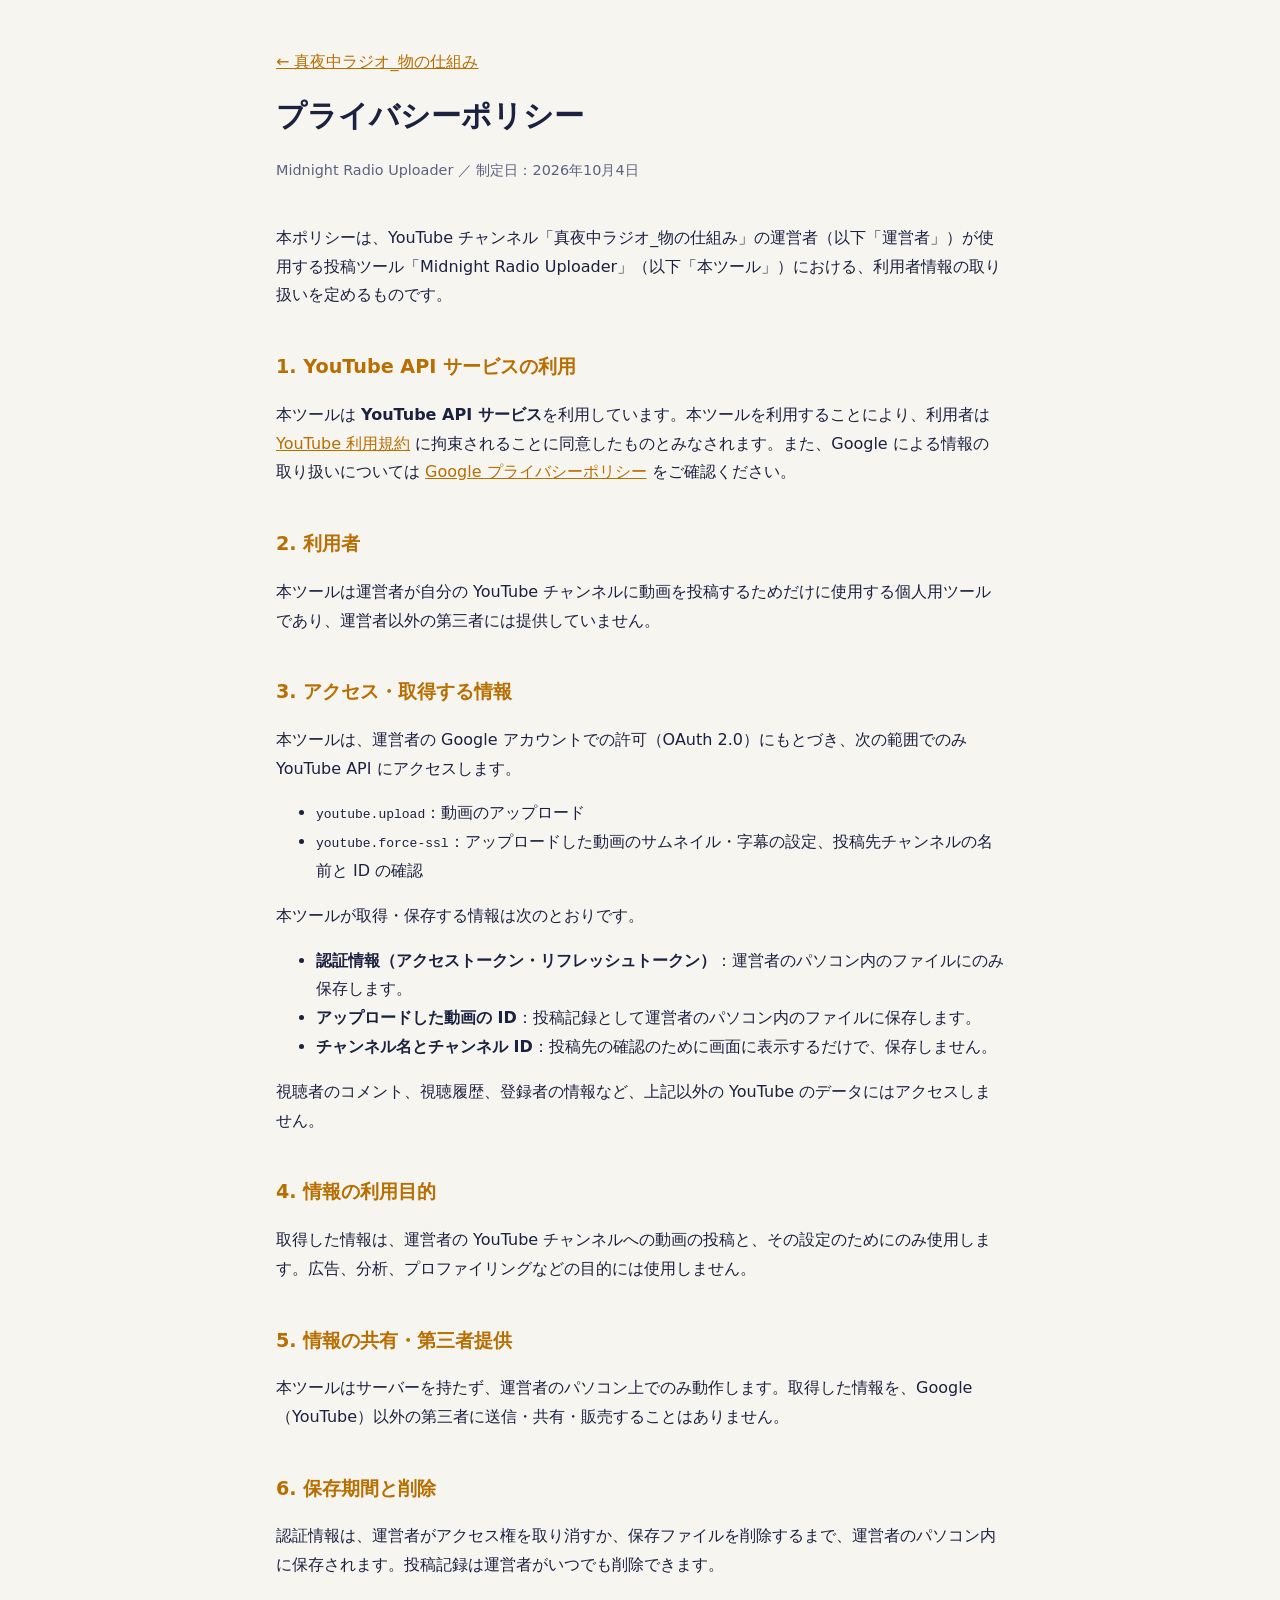
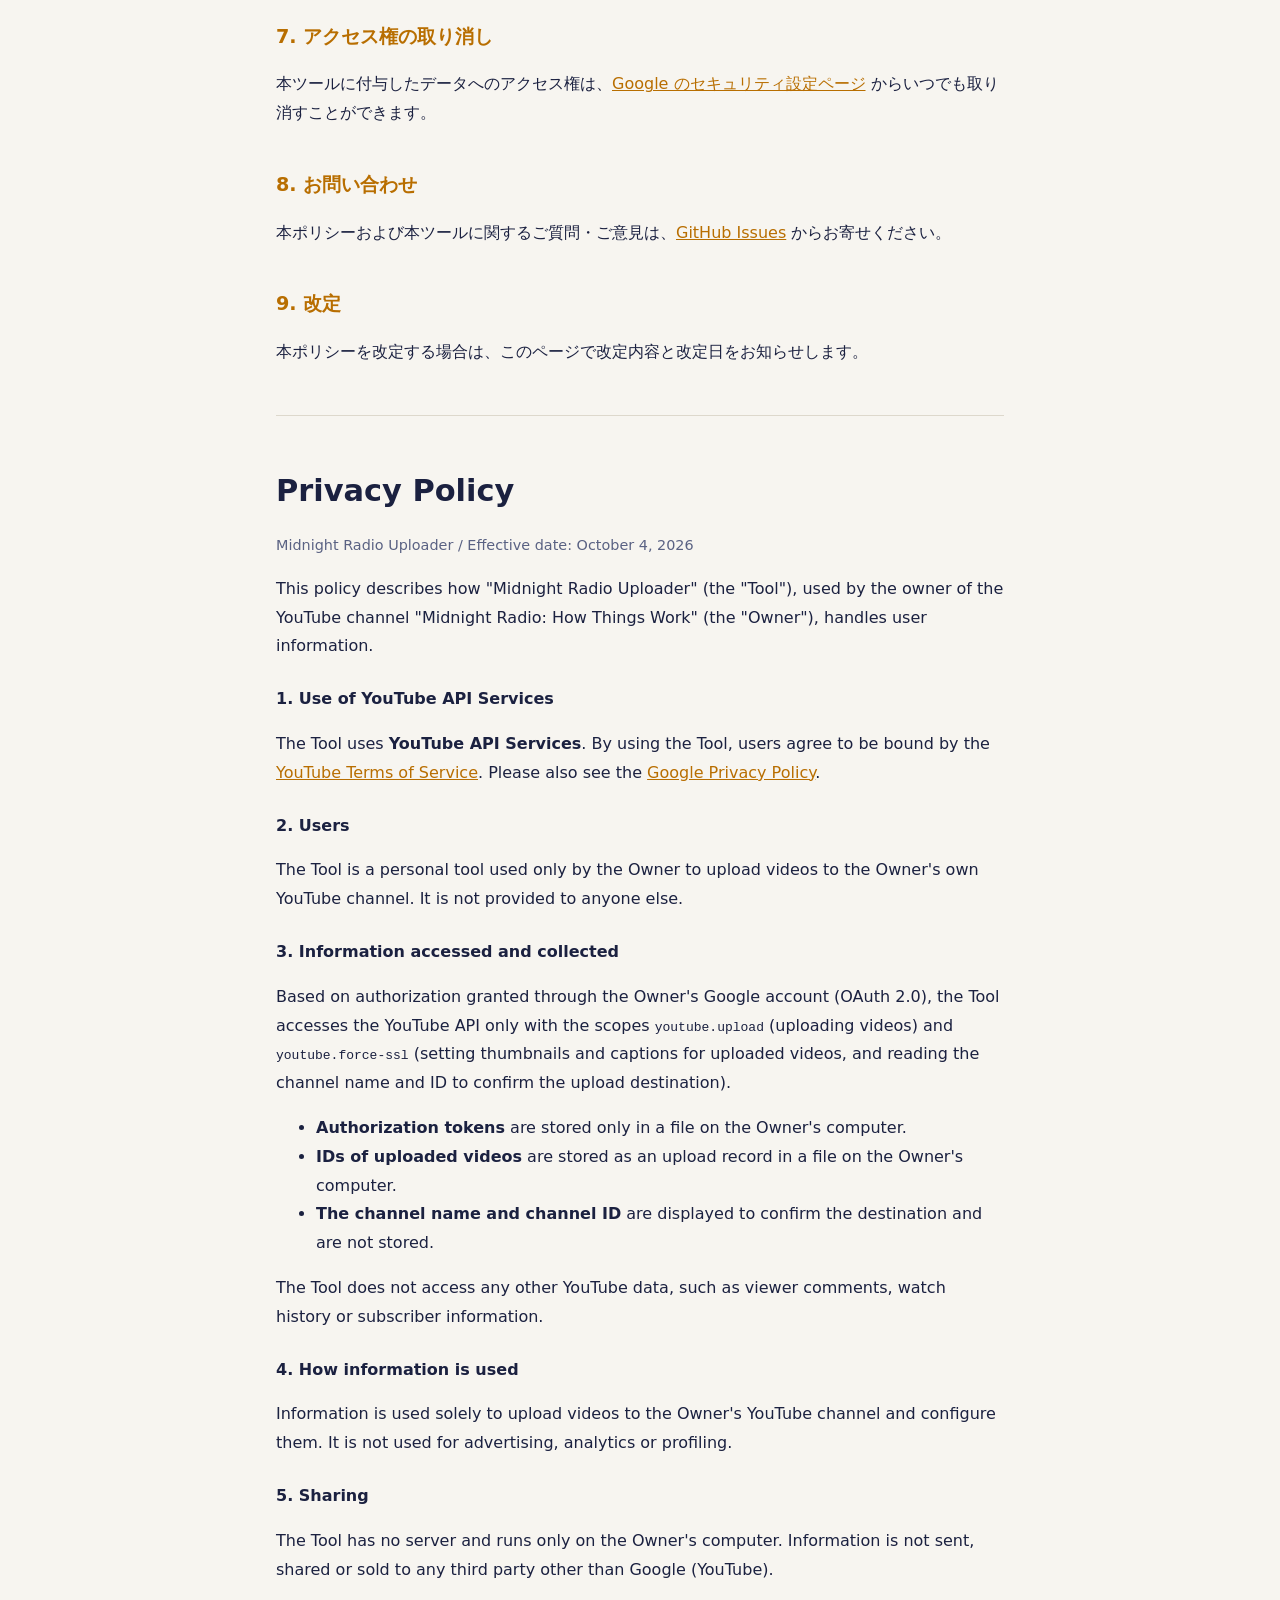
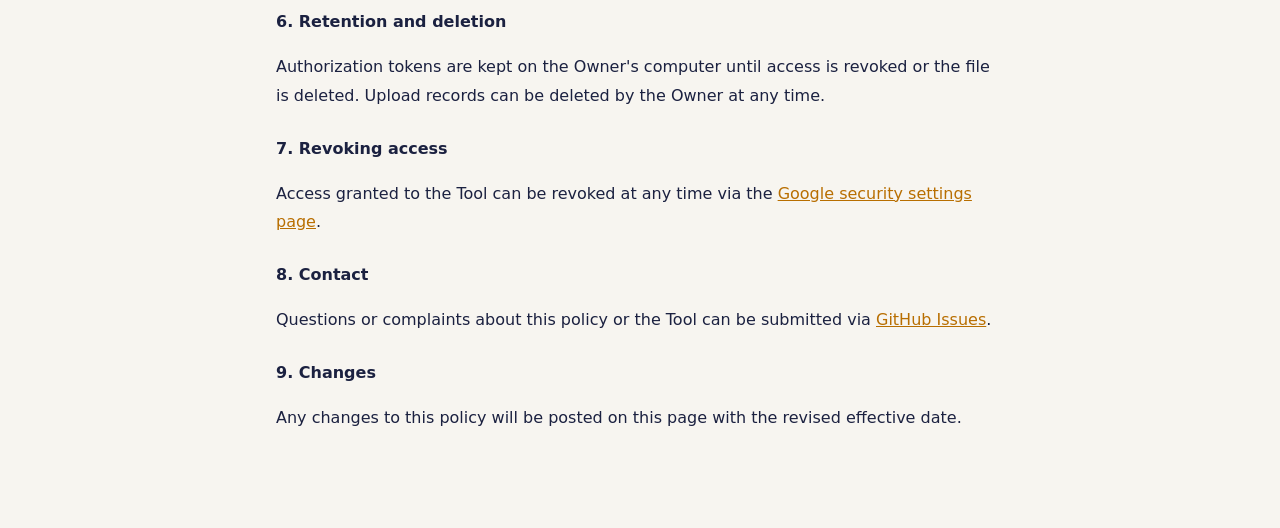
==== privacy.html @ 1fcbe386 "Add homepage, privacy policy and terms for Midnight Radio Uploader Co-Authored-By: Claude Opus 5.5 <" ====
<!doctype html>
<html lang="ja">
<head>
<meta charset="utf-8">
<meta name="viewport" content="width=device-width, initial-scale=1">
<title>プライバシーポリシー</title>
<meta name="description" content="投稿ツール Midnight Radio Uploader のプライバシーポリシー（YouTube API サービスの利用について）。">
<link rel="stylesheet" href="style.css">
</head>
<body>
<main>
  <header>
    <a href="index.html">← 真夜中ラジオ_物の仕組み</a>
    <h1>プライバシーポリシー</h1>
    <p class="muted">Midnight Radio Uploader ／ 制定日：2026年10月4日</p>
  </header>

  <p>本ポリシーは、YouTube チャンネル「真夜中ラジオ_物の仕組み」の運営者（以下「運営者」）が使用する投稿ツール「Midnight Radio Uploader」（以下「本ツール」）における、利用者情報の取り扱いを定めるものです。</p>

  <h2>1. YouTube API サービスの利用</h2>
  <p>本ツールは <strong>YouTube API サービス</strong>を利用しています。本ツールを利用することにより、利用者は <a href="https://www.youtube.com/t/terms">YouTube 利用規約</a> に拘束されることに同意したものとみなされます。また、Google による情報の取り扱いについては <a href="http://www.google.com/policies/privacy">Google プライバシーポリシー</a> をご確認ください。</p>

  <h2>2. 利用者</h2>
  <p>本ツールは運営者が自分の YouTube チャンネルに動画を投稿するためだけに使用する個人用ツールであり、運営者以外の第三者には提供していません。</p>

  <h2>3. アクセス・取得する情報</h2>
  <p>本ツールは、運営者の Google アカウントでの許可（OAuth 2.0）にもとづき、次の範囲でのみ YouTube API にアクセスします。</p>
  <ul>
    <li><code>youtube.upload</code>：動画のアップロード</li>
    <li><code>youtube.force-ssl</code>：アップロードした動画のサムネイル・字幕の設定、投稿先チャンネルの名前と ID の確認</li>
  </ul>
  <p>本ツールが取得・保存する情報は次のとおりです。</p>
  <ul>
    <li><strong>認証情報（アクセストークン・リフレッシュトークン）</strong>：運営者のパソコン内のファイルにのみ保存します。</li>
    <li><strong>アップロードした動画の ID</strong>：投稿記録として運営者のパソコン内のファイルに保存します。</li>
    <li><strong>チャンネル名とチャンネル ID</strong>：投稿先の確認のために画面に表示するだけで、保存しません。</li>
  </ul>
  <p>視聴者のコメント、視聴履歴、登録者の情報など、上記以外の YouTube のデータにはアクセスしません。</p>

  <h2>4. 情報の利用目的</h2>
  <p>取得した情報は、運営者の YouTube チャンネルへの動画の投稿と、その設定のためにのみ使用します。広告、分析、プロファイリングなどの目的には使用しません。</p>

  <h2>5. 情報の共有・第三者提供</h2>
  <p>本ツールはサーバーを持たず、運営者のパソコン上でのみ動作します。取得した情報を、Google（YouTube）以外の第三者に送信・共有・販売することはありません。</p>

  <h2>6. 保存期間と削除</h2>
  <p>認証情報は、運営者がアクセス権を取り消すか、保存ファイルを削除するまで、運営者のパソコン内に保存されます。投稿記録は運営者がいつでも削除できます。</p>

  <h2>7. アクセス権の取り消し</h2>
  <p>本ツールに付与したデータへのアクセス権は、<a href="https://security.google.com/settings/security/permissions">Google のセキュリティ設定ページ</a> からいつでも取り消すことができます。</p>

  <h2>8. お問い合わせ</h2>
  <p>本ポリシーおよび本ツールに関するご質問・ご意見は、<a href="https://github.com/kyomshiro/midnight-radio/issues">GitHub Issues</a> からお寄せください。</p>

  <h2>9. 改定</h2>
  <p>本ポリシーを改定する場合は、このページで改定内容と改定日をお知らせします。</p>

  <hr>

  <h1 lang="en">Privacy Policy</h1>
  <div lang="en">
  <p class="muted">Midnight Radio Uploader / Effective date: October 4, 2026</p>
  <p>This policy describes how "Midnight Radio Uploader" (the "Tool"), used by the owner of the YouTube channel "Midnight Radio: How Things Work" (the "Owner"), handles user information.</p>

  <h3>1. Use of YouTube API Services</h3>
  <p>The Tool uses <strong>YouTube API Services</strong>. By using the Tool, users agree to be bound by the <a href="https://www.youtube.com/t/terms">YouTube Terms of Service</a>. Please also see the <a href="http://www.google.com/policies/privacy">Google Privacy Policy</a>.</p>

  <h3>2. Users</h3>
  <p>The Tool is a personal tool used only by the Owner to upload videos to the Owner's own YouTube channel. It is not provided to anyone else.</p>

  <h3>3. Information accessed and collected</h3>
  <p>Based on authorization granted through the Owner's Google account (OAuth 2.0), the Tool accesses the YouTube API only with the scopes <code>youtube.upload</code> (uploading videos) and <code>youtube.force-ssl</code> (setting thumbnails and captions for uploaded videos, and reading the channel name and ID to confirm the upload destination).</p>
  <ul>
    <li><strong>Authorization tokens</strong> are stored only in a file on the Owner's computer.</li>
    <li><strong>IDs of uploaded videos</strong> are stored as an upload record in a file on the Owner's computer.</li>
    <li><strong>The channel name and channel ID</strong> are displayed to confirm the destination and are not stored.</li>
  </ul>
  <p>The Tool does not access any other YouTube data, such as viewer comments, watch history or subscriber information.</p>

  <h3>4. How information is used</h3>
  <p>Information is used solely to upload videos to the Owner's YouTube channel and configure them. It is not used for advertising, analytics or profiling.</p>

  <h3>5. Sharing</h3>
  <p>The Tool has no server and runs only on the Owner's computer. Information is not sent, shared or sold to any third party other than Google (YouTube).</p>

  <h3>6. Retention and deletion</h3>
  <p>Authorization tokens are kept on the Owner's computer until access is revoked or the file is deleted. Upload records can be deleted by the Owner at any time.</p>

  <h3>7. Revoking access</h3>
  <p>Access granted to the Tool can be revoked at any time via the <a href="https://security.google.com/settings/security/permissions">Google security settings page</a>.</p>

  <h3>8. Contact</h3>
  <p>Questions or complaints about this policy or the Tool can be submitted via <a href="https://github.com/kyomshiro/midnight-radio/issues">GitHub Issues</a>.</p>

  <h3>9. Changes</h3>
  <p>Any changes to this policy will be posted on this page with the revised effective date.</p>
  </div>
</main>
</body>
</html>
---- style.css ----
:root {
  --bg: #0B1020;
  --panel: #151B30;
  --text: #E8ECF5;
  --muted: #8A93B2;
  --amber: #FFB547;
  --line: #2A3358;
}
@media (prefers-color-scheme: light) {
  :root:not([data-theme="dark"]) {
    --bg: #F7F5F0;
    --panel: #FFFFFF;
    --text: #1B2140;
    --muted: #5A6283;
    --amber: #B86E00;
    --line: #DDD8CC;
  }
}
* { box-sizing: border-box; }
body {
  margin: 0;
  background: var(--bg);
  color: var(--text);
  font-family: "BIZ UDPGothic", "Hiragino Sans", "Yu Gothic UI", system-ui, sans-serif;
  line-height: 1.8;
}
main { max-width: 760px; margin: 0 auto; padding: 48px 16px 80px; }
header { margin-bottom: 40px; }
.onair {
  display: inline-block;
  border: 2px solid #FF6B6B;
  color: #FF6B6B;
  border-radius: 6px;
  padding: 0 10px;
  font-weight: 700;
  letter-spacing: 0.2em;
  font-size: 0.85rem;
}
h1 { font-size: 1.9rem; margin: 12px 0 4px; }
h2 { font-size: 1.2rem; margin: 40px 0 8px; color: var(--amber); }
h3 { font-size: 1rem; margin: 24px 0 4px; }
p, li { color: var(--text); }
.muted { color: var(--muted); font-size: 0.9rem; }
a { color: var(--amber); }
nav { display: flex; gap: 20px; flex-wrap: wrap; margin-top: 16px; }
.card { background: var(--panel); border: 1px solid var(--line); border-radius: 12px; padding: 20px 24px; margin: 16px 0; }
hr { border: 0; border-top: 1px solid var(--line); margin: 48px 0; }
footer { margin-top: 64px; }
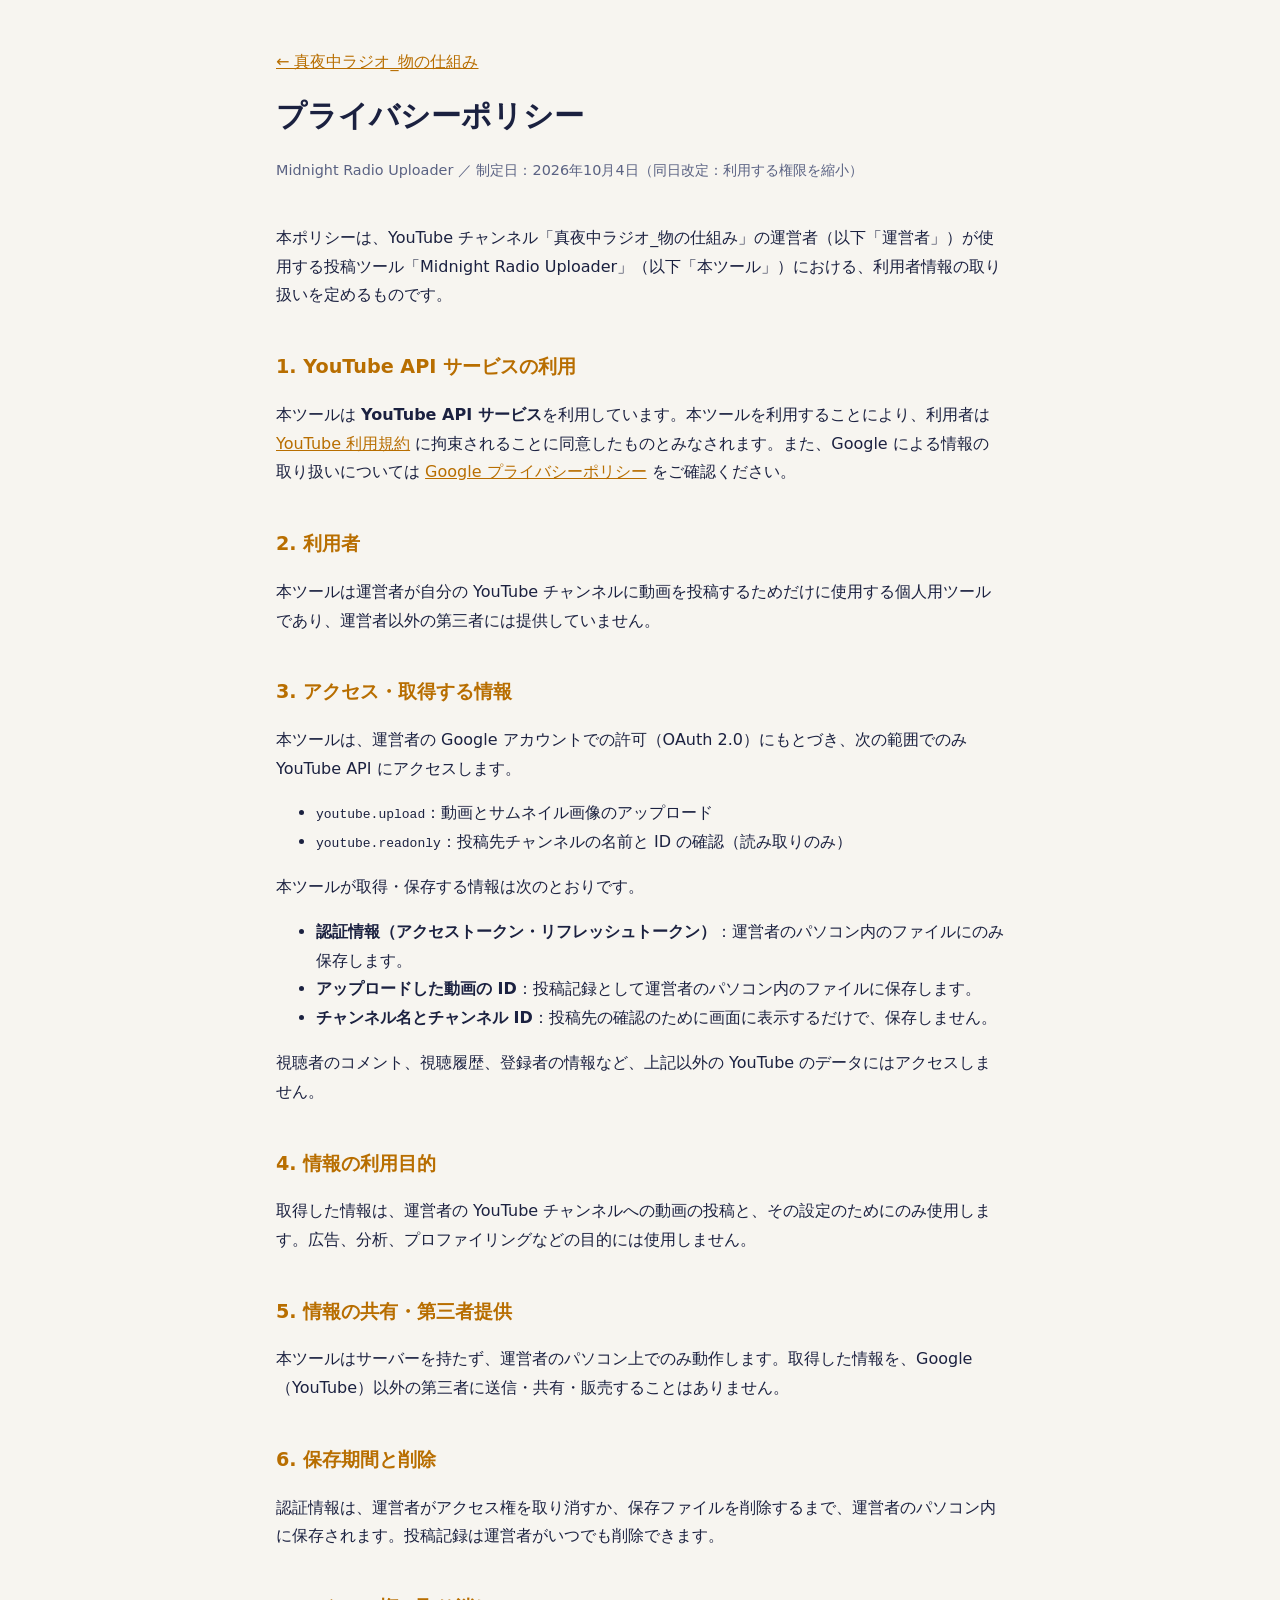
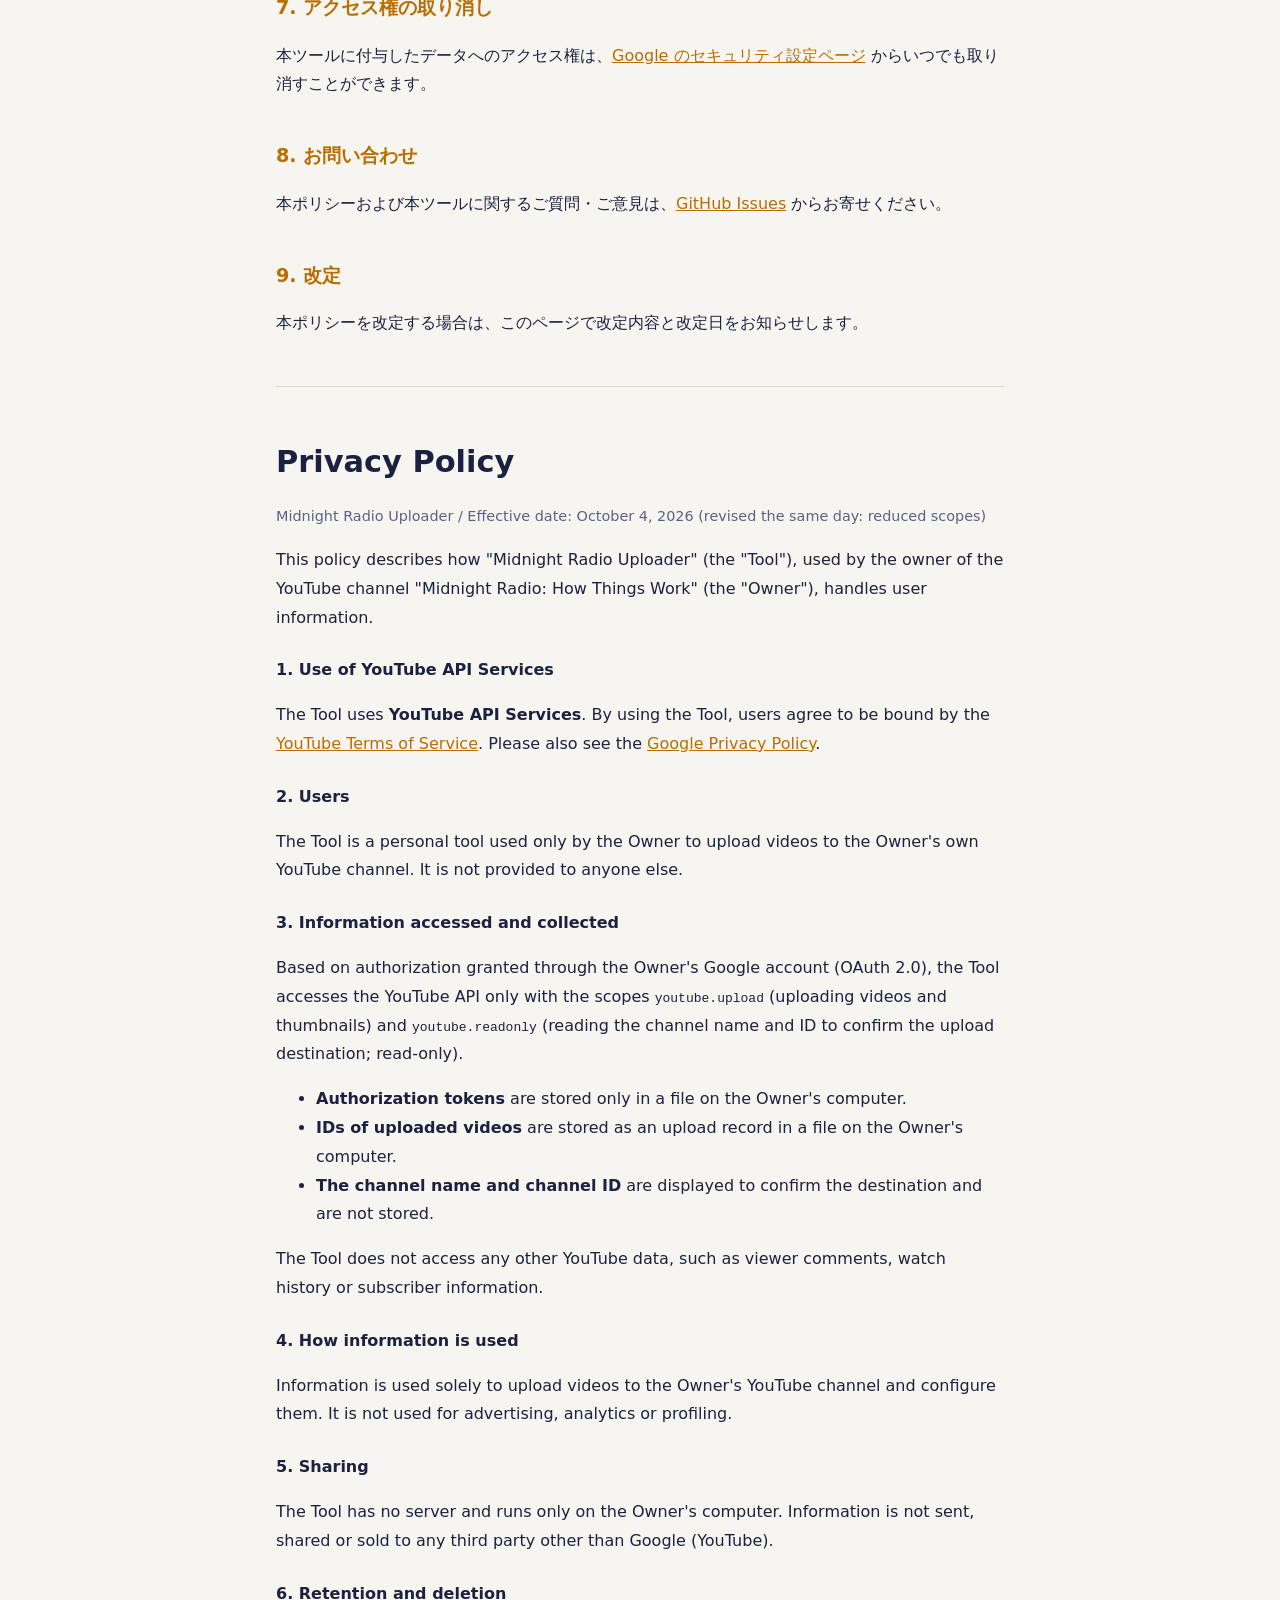
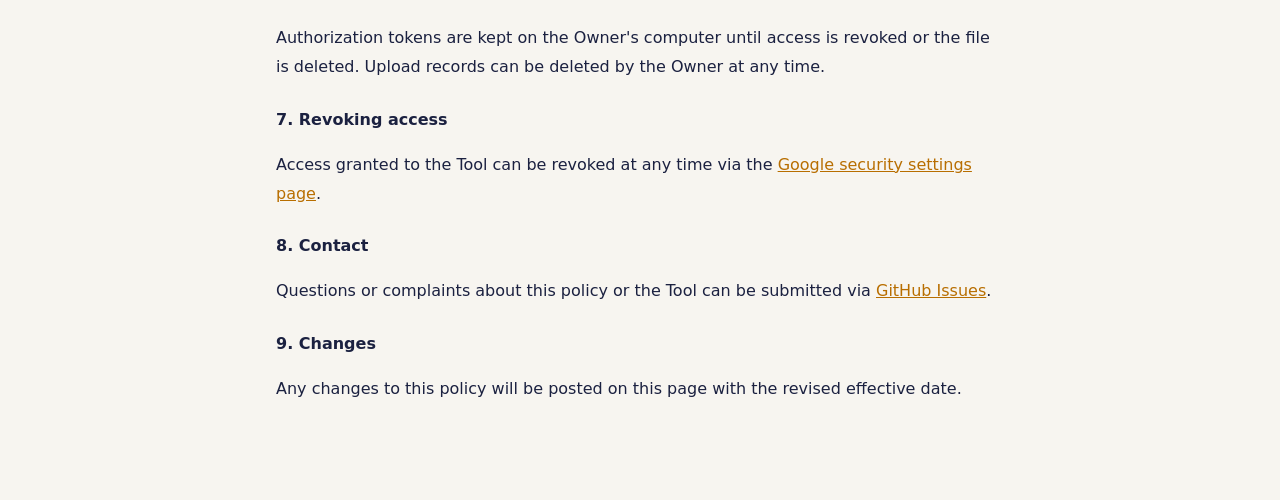
==== commit 198f1e93: "Reduce requested scopes to youtube.upload and youtube.readonly Co-Authored-By: Claude Opus 5.5 <nore" ====
--- a/privacy.html
+++ b/privacy.html
@@ -12,7 +12,7 @@
   <header>
     <a href="index.html">← 真夜中ラジオ_物の仕組み</a>
     <h1>プライバシーポリシー</h1>
-    <p class="muted">Midnight Radio Uploader ／ 制定日：2026年10月4日</p>
+    <p class="muted">Midnight Radio Uploader ／ 制定日：2026年10月4日（同日改定：利用する権限を縮小）</p>
   </header>
 
   <p>本ポリシーは、YouTube チャンネル「真夜中ラジオ_物の仕組み」の運営者（以下「運営者」）が使用する投稿ツール「Midnight Radio Uploader」（以下「本ツール」）における、利用者情報の取り扱いを定めるものです。</p>
@@ -26,8 +26,8 @@
   <h2>3. アクセス・取得する情報</h2>
   <p>本ツールは、運営者の Google アカウントでの許可（OAuth 2.0）にもとづき、次の範囲でのみ YouTube API にアクセスします。</p>
   <ul>
-    <li><code>youtube.upload</code>：動画のアップロード</li>
-    <li><code>youtube.force-ssl</code>：アップロードした動画のサムネイル・字幕の設定、投稿先チャンネルの名前と ID の確認</li>
+    <li><code>youtube.upload</code>：動画とサムネイル画像のアップロード</li>
+    <li><code>youtube.readonly</code>：投稿先チャンネルの名前と ID の確認（読み取りのみ）</li>
   </ul>
   <p>本ツールが取得・保存する情報は次のとおりです。</p>
   <ul>
@@ -59,7 +59,7 @@
 
   <h1 lang="en">Privacy Policy</h1>
   <div lang="en">
-  <p class="muted">Midnight Radio Uploader / Effective date: October 4, 2026</p>
+  <p class="muted">Midnight Radio Uploader / Effective date: October 4, 2026 (revised the same day: reduced scopes)</p>
   <p>This policy describes how "Midnight Radio Uploader" (the "Tool"), used by the owner of the YouTube channel "Midnight Radio: How Things Work" (the "Owner"), handles user information.</p>
 
   <h3>1. Use of YouTube API Services</h3>
@@ -69,7 +69,7 @@
   <p>The Tool is a personal tool used only by the Owner to upload videos to the Owner's own YouTube channel. It is not provided to anyone else.</p>
 
   <h3>3. Information accessed and collected</h3>
-  <p>Based on authorization granted through the Owner's Google account (OAuth 2.0), the Tool accesses the YouTube API only with the scopes <code>youtube.upload</code> (uploading videos) and <code>youtube.force-ssl</code> (setting thumbnails and captions for uploaded videos, and reading the channel name and ID to confirm the upload destination).</p>
+  <p>Based on authorization granted through the Owner's Google account (OAuth 2.0), the Tool accesses the YouTube API only with the scopes <code>youtube.upload</code> (uploading videos and thumbnails) and <code>youtube.readonly</code> (reading the channel name and ID to confirm the upload destination; read-only).</p>
   <ul>
     <li><strong>Authorization tokens</strong> are stored only in a file on the Owner's computer.</li>
     <li><strong>IDs of uploaded videos</strong> are stored as an upload record in a file on the Owner's computer.</li>
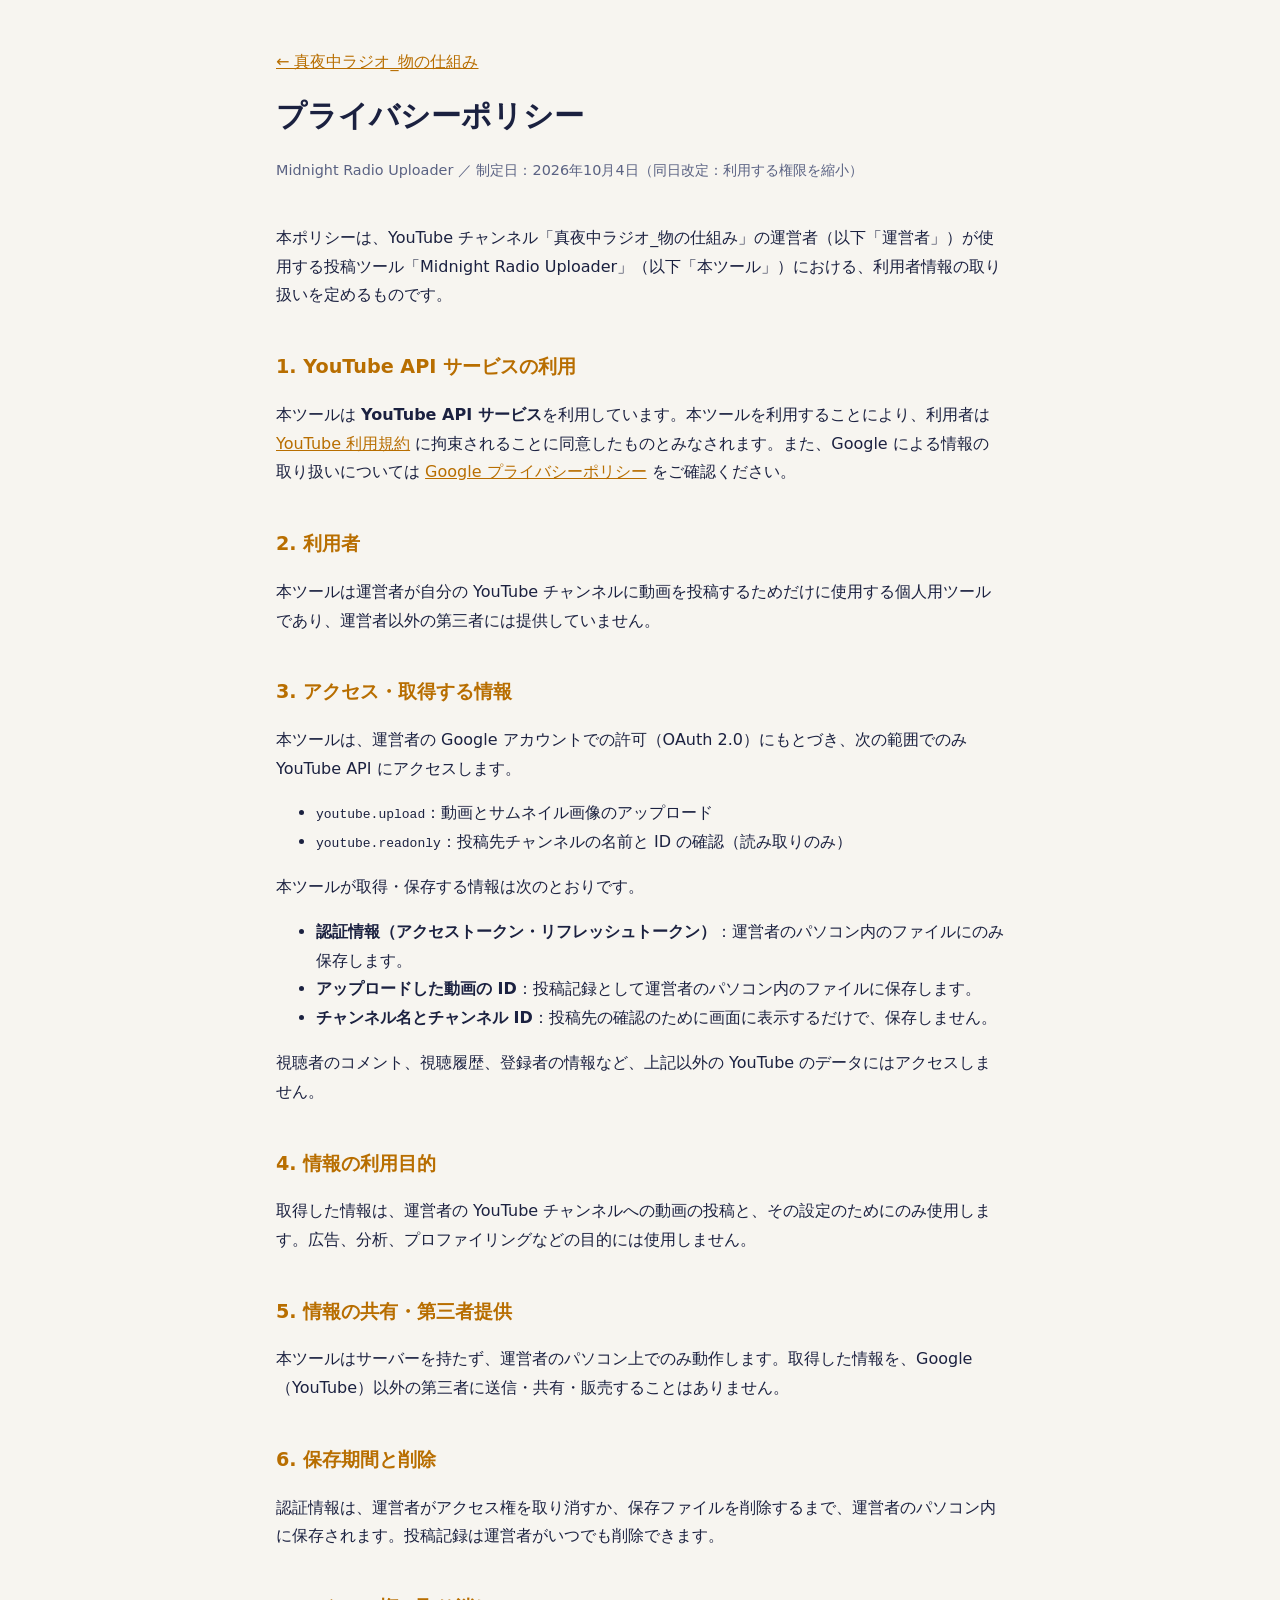
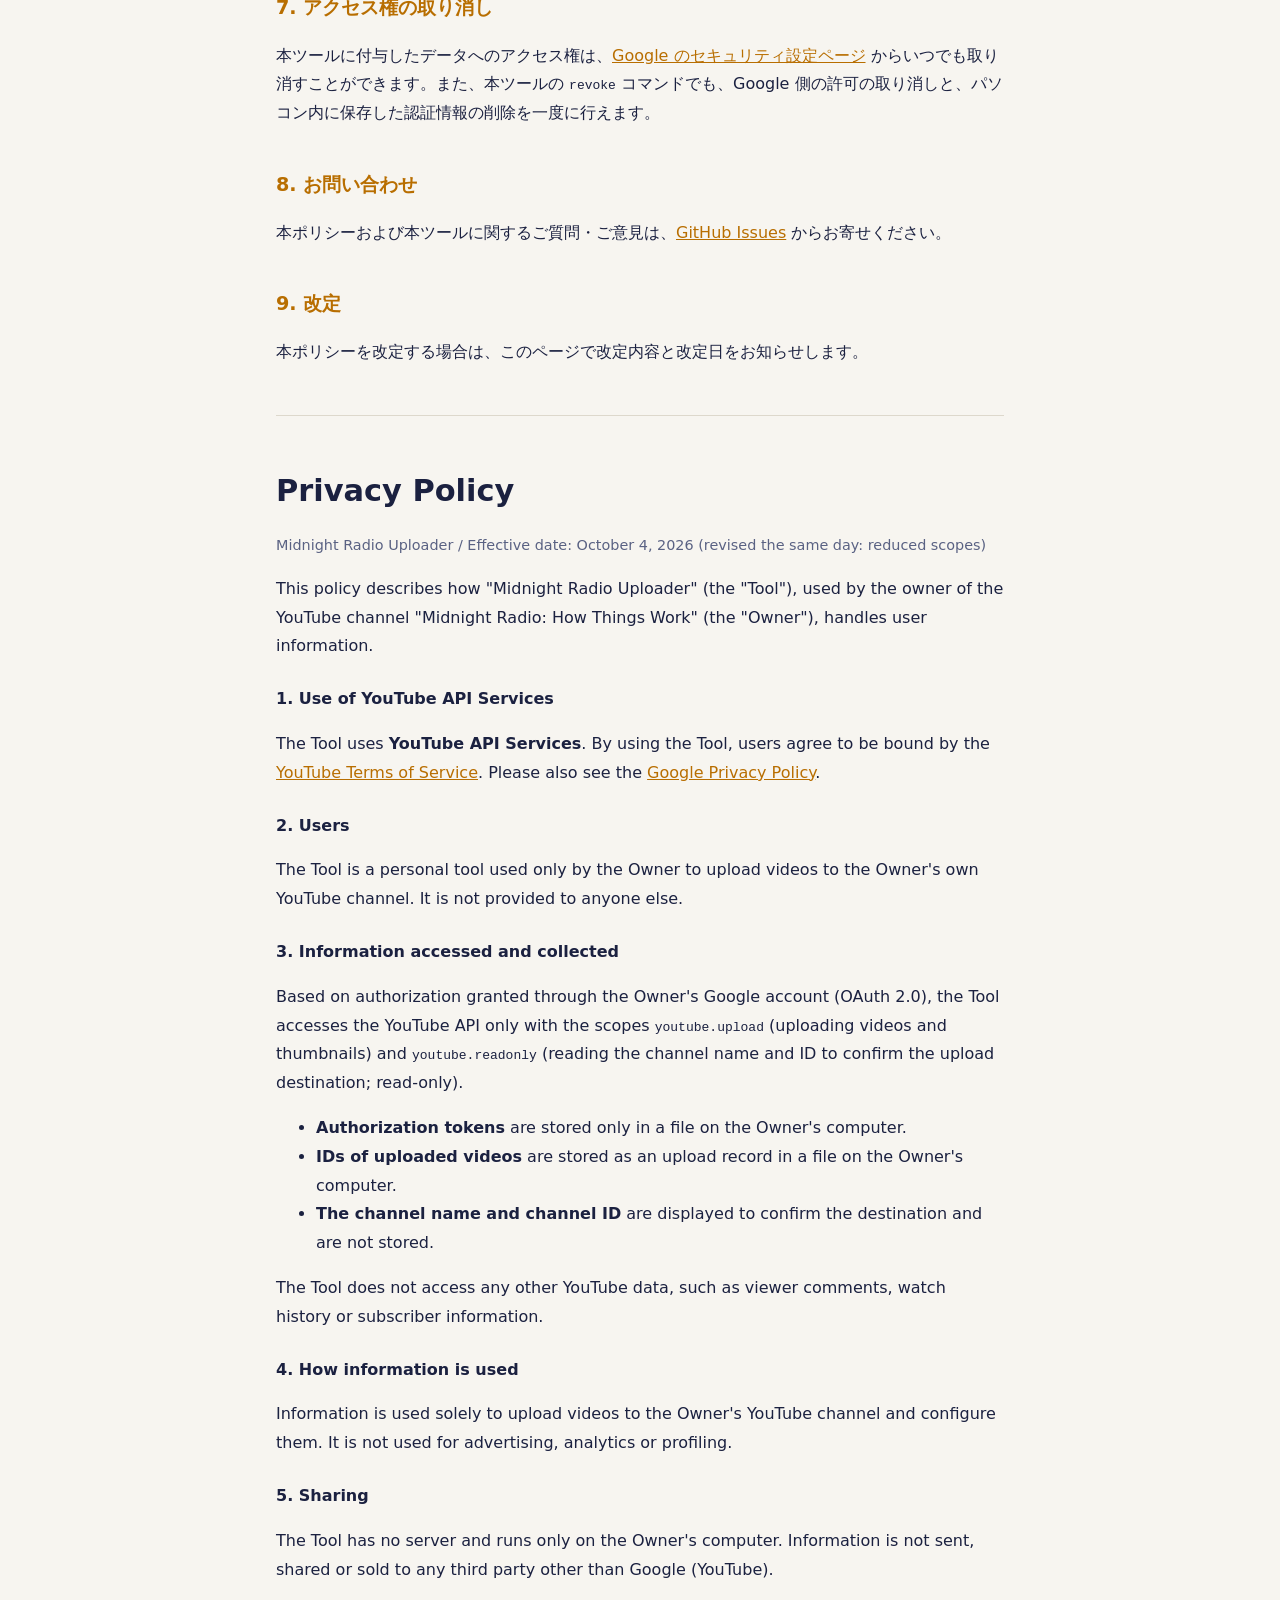
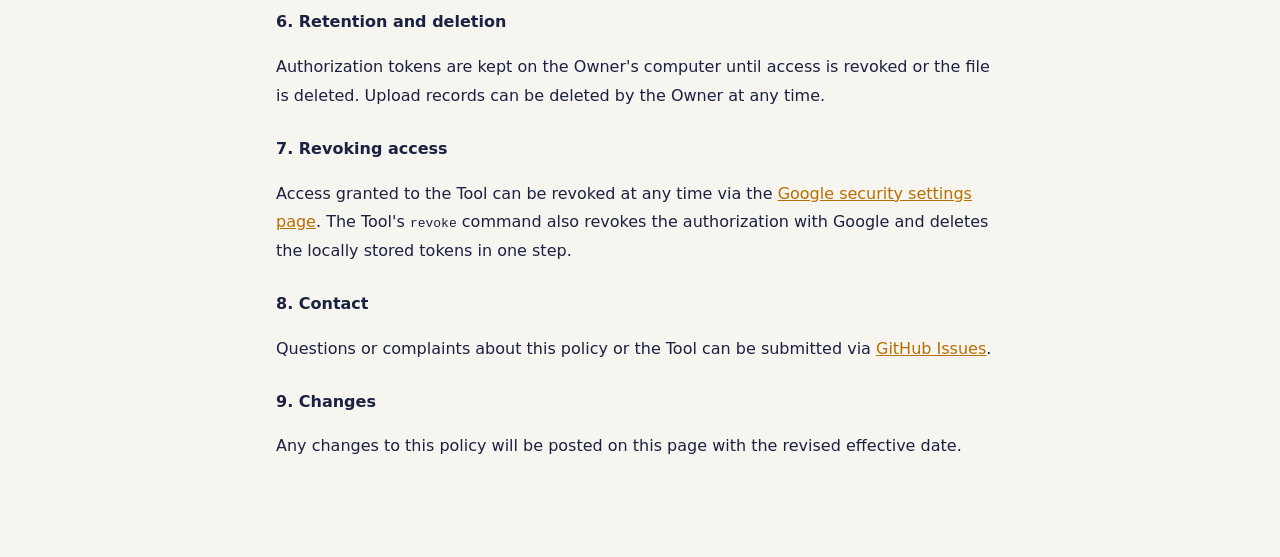
==== commit 732943a7: "Document the revoke command in the privacy policy Co-Authored-By: Claude Opus 5.5 <noreply@anthropic" ====
--- a/privacy.html
+++ b/privacy.html
@@ -47,7 +47,7 @@
   <p>認証情報は、運営者がアクセス権を取り消すか、保存ファイルを削除するまで、運営者のパソコン内に保存されます。投稿記録は運営者がいつでも削除できます。</p>
 
   <h2>7. アクセス権の取り消し</h2>
-  <p>本ツールに付与したデータへのアクセス権は、<a href="https://security.google.com/settings/security/permissions">Google のセキュリティ設定ページ</a> からいつでも取り消すことができます。</p>
+  <p>本ツールに付与したデータへのアクセス権は、<a href="https://security.google.com/settings/security/permissions">Google のセキュリティ設定ページ</a> からいつでも取り消すことができます。また、本ツールの <code>revoke</code> コマンドでも、Google 側の許可の取り消しと、パソコン内に保存した認証情報の削除を一度に行えます。</p>
 
   <h2>8. お問い合わせ</h2>
   <p>本ポリシーおよび本ツールに関するご質問・ご意見は、<a href="https://github.com/kyomshiro/midnight-radio/issues">GitHub Issues</a> からお寄せください。</p>
@@ -87,7 +87,7 @@
   <p>Authorization tokens are kept on the Owner's computer until access is revoked or the file is deleted. Upload records can be deleted by the Owner at any time.</p>
 
   <h3>7. Revoking access</h3>
-  <p>Access granted to the Tool can be revoked at any time via the <a href="https://security.google.com/settings/security/permissions">Google security settings page</a>.</p>
+  <p>Access granted to the Tool can be revoked at any time via the <a href="https://security.google.com/settings/security/permissions">Google security settings page</a>. The Tool's <code>revoke</code> command also revokes the authorization with Google and deletes the locally stored tokens in one step.</p>
 
   <h3>8. Contact</h3>
   <p>Questions or complaints about this policy or the Tool can be submitted via <a href="https://github.com/kyomshiro/midnight-radio/issues">GitHub Issues</a>.</p>
